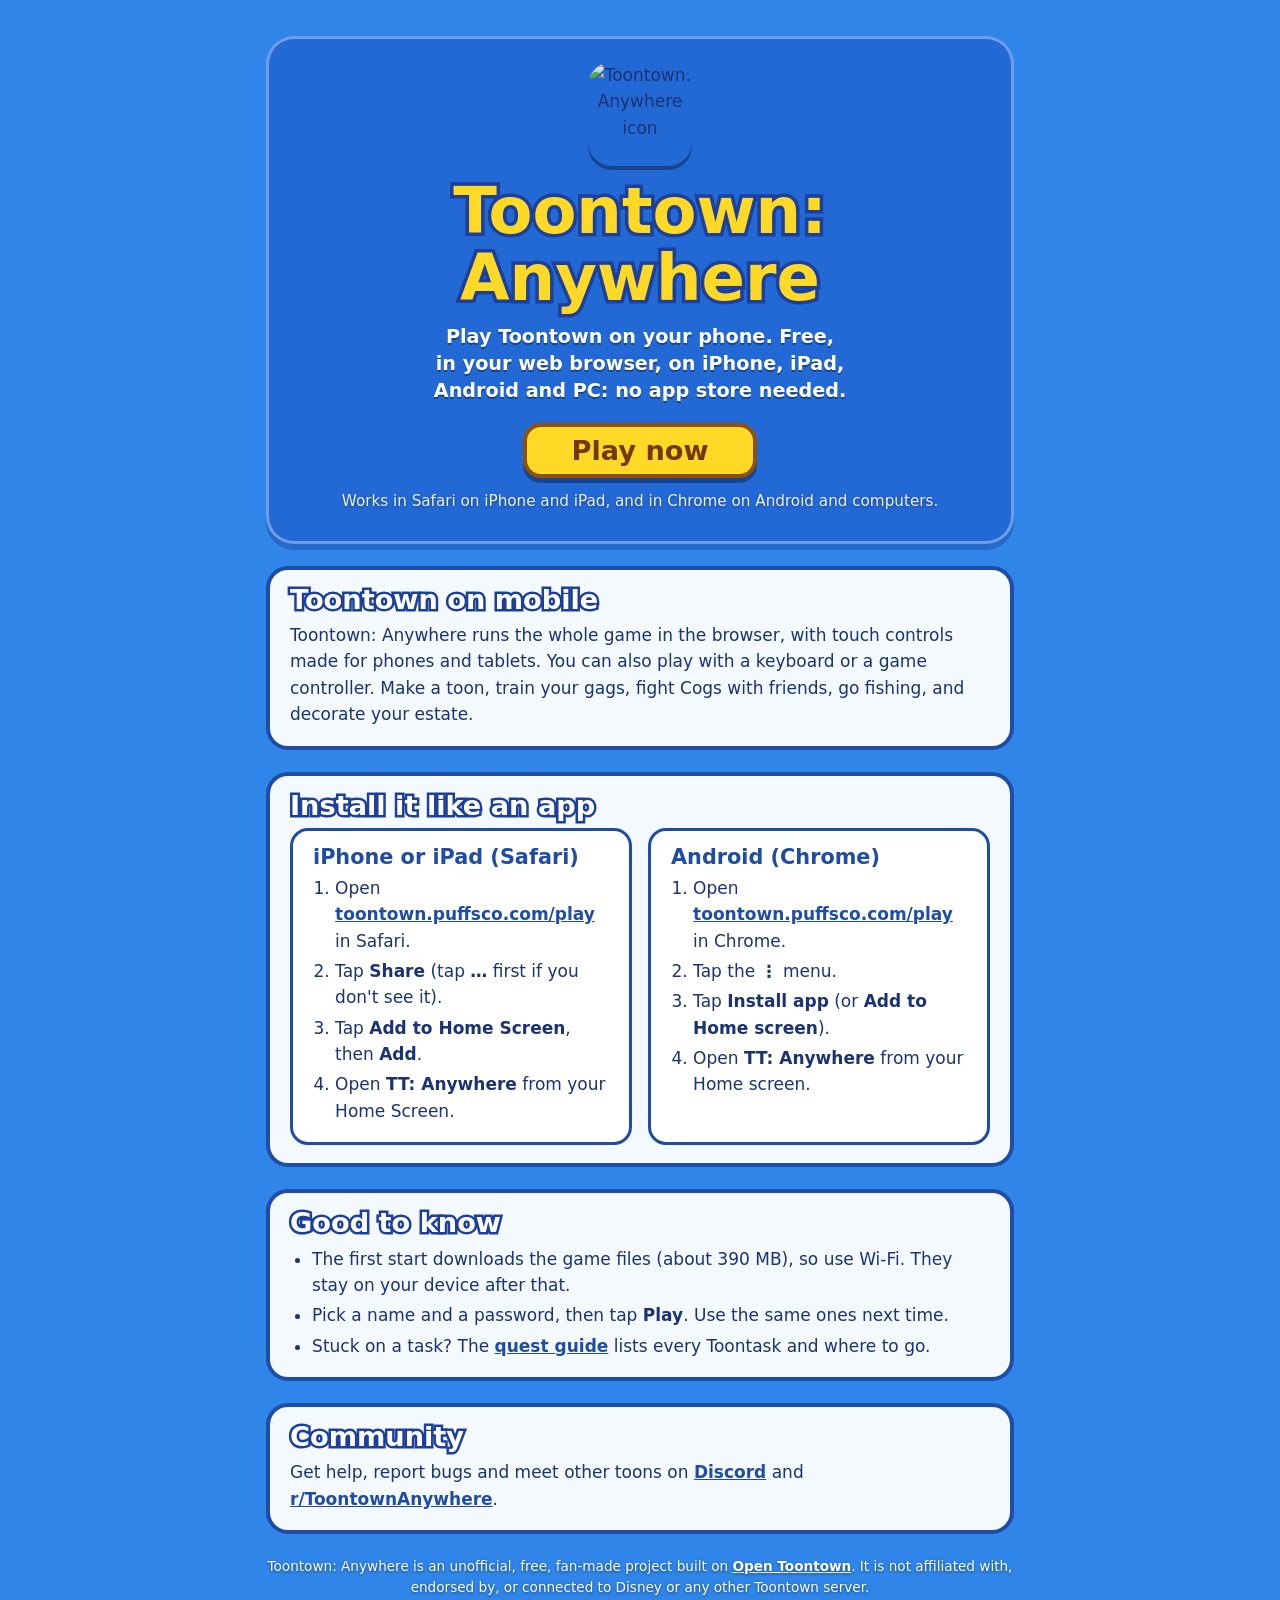
==== web/site/index.html @ da857d6f "Home page for the bare domain (it was a 404), a sitemap, and search/share tags on the play page The " ====
<!doctype html>
<html lang="en">
<head>
<meta charset="utf-8">
<meta name="viewport" content="width=device-width, initial-scale=1, viewport-fit=cover">
<title>Toontown: Anywhere | Play Toontown on iPhone, Android and PC in your browser</title>
<meta name="description" content="Toontown: Anywhere is a free, fan-made Toontown server you play in your web browser on iPhone, iPad, Android and PC. No download from an app store: open the page, add it to your Home Screen and play.">
<link rel="canonical" href="https://toontown.puffsco.com/">
<meta name="theme-color" content="#1c4cc4">
<link rel="icon" type="image/png" href="/play/favicon.png">
<link rel="apple-touch-icon" href="/play/icon-180.png">
<meta property="og:type" content="website">
<meta property="og:site_name" content="Toontown: Anywhere">
<meta property="og:title" content="Toontown: Anywhere: play Toontown on your phone">
<meta property="og:description" content="Free, fan-made Toontown in your browser on iPhone, iPad, Android and PC. Add it to your Home Screen and play.">
<meta property="og:url" content="https://toontown.puffsco.com/">
<meta property="og:image" content="https://toontown.puffsco.com/play/icon-512.png">
<meta name="twitter:card" content="summary">
<script type="application/ld+json">
{"@context": "https://schema.org", "@type": "VideoGame", "name": "Toontown: Anywhere", "alternateName": ["TT: Anywhere", "Toontown mobile"],
 "url": "https://toontown.puffsco.com/", "description": "A free, fan-made Toontown server played in the web browser on iPhone, iPad, Android and PC.",
 "gamePlatform": ["iOS", "Android", "Web browser", "Windows", "macOS"], "applicationCategory": "Game", "genre": ["MMO", "Family"],
 "playMode": "MultiPlayer", "isAccessibleForFree": true, "image": "https://toontown.puffsco.com/play/icon-512.png",
 "offers": {"@type": "Offer", "price": "0", "priceCurrency": "USD"},
 "sameAs": ["https://discord.gg/NxdkuR2aCp", "https://www.reddit.com/r/ToontownAnywhere/", "https://github.com/lPuffyy/toontown-anywhere"]}
</script>
<style>
/* the game page's own look (web/ttr-ui.css): the Toon Display headline font, the cloud-sky picture, yellow buttons and blue-edged cards */
@font-face { font-family: "Toon Display"; src: url("/_ui/ToonDisplay.ttf") format("truetype"); font-weight: 100 900; font-display: swap; }
:root { --mf: "Toon Display", "Marker Felt", "MarkerFelt-Wide", "Chalkboard SE", "Comic Sans MS", "Segoe Print", system-ui, sans-serif;
        --edge: #1f4da6; --stroke: #1c3f9c; --ink: #1a3373; --sun: #ffd926; --btn-edge: #8c520d; --btn-ink: #733805; color-scheme: light }
* { box-sizing: border-box }
html { background: #2f86e8 }
body { margin: 0; min-height: 100vh; color: var(--ink); font: 17px/1.55 system-ui, -apple-system, "Segoe UI", Roboto, sans-serif;
       background: #2f86e8 url(/_ui/background.jpg) center top / cover no-repeat fixed }
a { color: var(--edge); font-weight: 700 }
.wrap { max-width: 780px; margin: 0 auto; display: grid; gap: 22px;
        padding: max(36px, env(safe-area-inset-top)) max(16px, env(safe-area-inset-right)) max(32px, env(safe-area-inset-bottom)) max(16px, env(safe-area-inset-left)) }
.hero { text-align: center; display: grid; justify-items: center; gap: 12px; padding: 26px 18px 30px; border-radius: 28px;
        background: rgba(20, 70, 190, .45); box-shadow: 0 6px 0 rgba(10, 40, 120, .3), inset 0 0 0 3px rgba(255,255,255,.35) }
.hero img { width: 104px; height: 104px; border-radius: 24px; box-shadow: 0 4px 0 rgba(0,0,0,.35) }
.toon { font-family: var(--mf); font-weight: 700; paint-order: stroke fill; margin: 0; line-height: 1.05 }
h1.toon { font-size: clamp(2.4rem, 9vw, 4rem); color: var(--sun); -webkit-text-stroke: 7px var(--stroke); text-wrap: balance }
.lede { margin: 0; max-width: 32em; color: #fff; font: 700 1.2rem/1.4 var(--mf); text-shadow: 0 2px 0 rgba(0,0,0,.35); text-wrap: balance }
.play { display: inline-block; margin-top: 6px; background: var(--sun); color: var(--btn-ink); border: 4px solid var(--btn-edge); border-radius: 18px;
        font: 700 1.7rem var(--mf); text-decoration: none; padding: 8px 44px; box-shadow: 0 5px 0 rgba(0,0,0,.35) }
.play:active { transform: translateY(3px); box-shadow: 0 2px 0 rgba(0,0,0,.35) }
.sub { margin: 0; color: rgba(255,255,255,.92); font-size: .95rem; text-shadow: 0 1px 3px rgba(20,51,115,.7) }
.card { background: rgba(255,255,255,.95); border: 4px solid var(--edge); border-radius: 22px; padding: 16px 20px 18px; min-width: 0 }
h2.toon { font-size: 1.7rem; color: #fff; -webkit-text-stroke: 5px var(--stroke); margin-bottom: 8px }
h3.toon { font-size: 1.3rem; color: var(--edge); margin-bottom: 6px }
.cards { display: grid; gap: 16px; grid-template-columns: repeat(auto-fit, minmax(240px, 1fr)) }
.cards .card { border-width: 3px; border-radius: 18px; background: #fff }
p { margin: 0 }
ol, ul { margin: 0; padding-left: 1.3em }
li + li { margin-top: 4px }
footer { text-align: center; color: #fff; font-size: .85rem; text-shadow: 0 1px 3px rgba(20,51,115,.8) }
footer a { color: #fff }
</style>
</head>
<body>
<div class="wrap">
<header class="hero">
  <img src="/play/icon-512.png" alt="Toontown: Anywhere icon" width="104" height="104">
  <h1 class="toon">Toontown: Anywhere</h1>
  <p class="lede">Play Toontown on your phone. Free, in your web browser, on iPhone, iPad, Android and PC: no app store needed.</p>
  <a class="play" href="/play/">Play now</a>
  <p class="sub">Works in Safari on iPhone and iPad, and in Chrome on Android and computers.</p>
</header>

<main class="wrap" style="padding:0">
  <section class="card">
    <h2 class="toon">Toontown on mobile</h2>
    <p>Toontown: Anywhere runs the whole game in the browser, with touch controls made for phones and tablets. You can also play with a keyboard or a game controller.
      Make a toon, train your gags, fight Cogs with friends, go fishing, and decorate your estate.</p>
  </section>

  <section class="card">
    <h2 class="toon">Install it like an app</h2>
    <div class="cards">
      <div class="card">
        <h3 class="toon">iPhone or iPad (Safari)</h3>
        <ol>
          <li>Open <a href="/play/">toontown.puffsco.com/play</a> in Safari.</li>
          <li>Tap <b>Share</b> (tap <b>…</b> first if you don't see it).</li>
          <li>Tap <b>Add to Home Screen</b>, then <b>Add</b>.</li>
          <li>Open <b>TT: Anywhere</b> from your Home Screen.</li>
        </ol>
      </div>
      <div class="card">
        <h3 class="toon">Android (Chrome)</h3>
        <ol>
          <li>Open <a href="/play/">toontown.puffsco.com/play</a> in Chrome.</li>
          <li>Tap the <b>⋮</b> menu.</li>
          <li>Tap <b>Install app</b> (or <b>Add to Home screen</b>).</li>
          <li>Open <b>TT: Anywhere</b> from your Home screen.</li>
        </ol>
      </div>
    </div>
  </section>

  <section class="card">
    <h2 class="toon">Good to know</h2>
    <ul>
      <li>The first start downloads the game files (about 390 MB), so use Wi-Fi. They stay on your device after that.</li>
      <li>Pick a name and a password, then tap <b>Play</b>. Use the same ones next time.</li>
      <li>Stuck on a task? The <a href="/guide/">quest guide</a> lists every Toontask and where to go.</li>
    </ul>
  </section>

  <section class="card">
    <h2 class="toon">Community</h2>
    <p>Get help, report bugs and meet other toons on <a href="https://discord.gg/NxdkuR2aCp" rel="noopener">Discord</a>
      and <a href="https://www.reddit.com/r/ToontownAnywhere/" rel="noopener">r/ToontownAnywhere</a>.</p>
  </section>
</main>

<footer>
  <p>Toontown: Anywhere is an unofficial, free, fan-made project built on <a href="https://github.com/open-toontown/open-toontown" rel="noopener">Open Toontown</a>.
    It is not affiliated with, endorsed by, or connected to Disney or any other Toontown server.</p>
</footer>
</div>
</body>
</html>
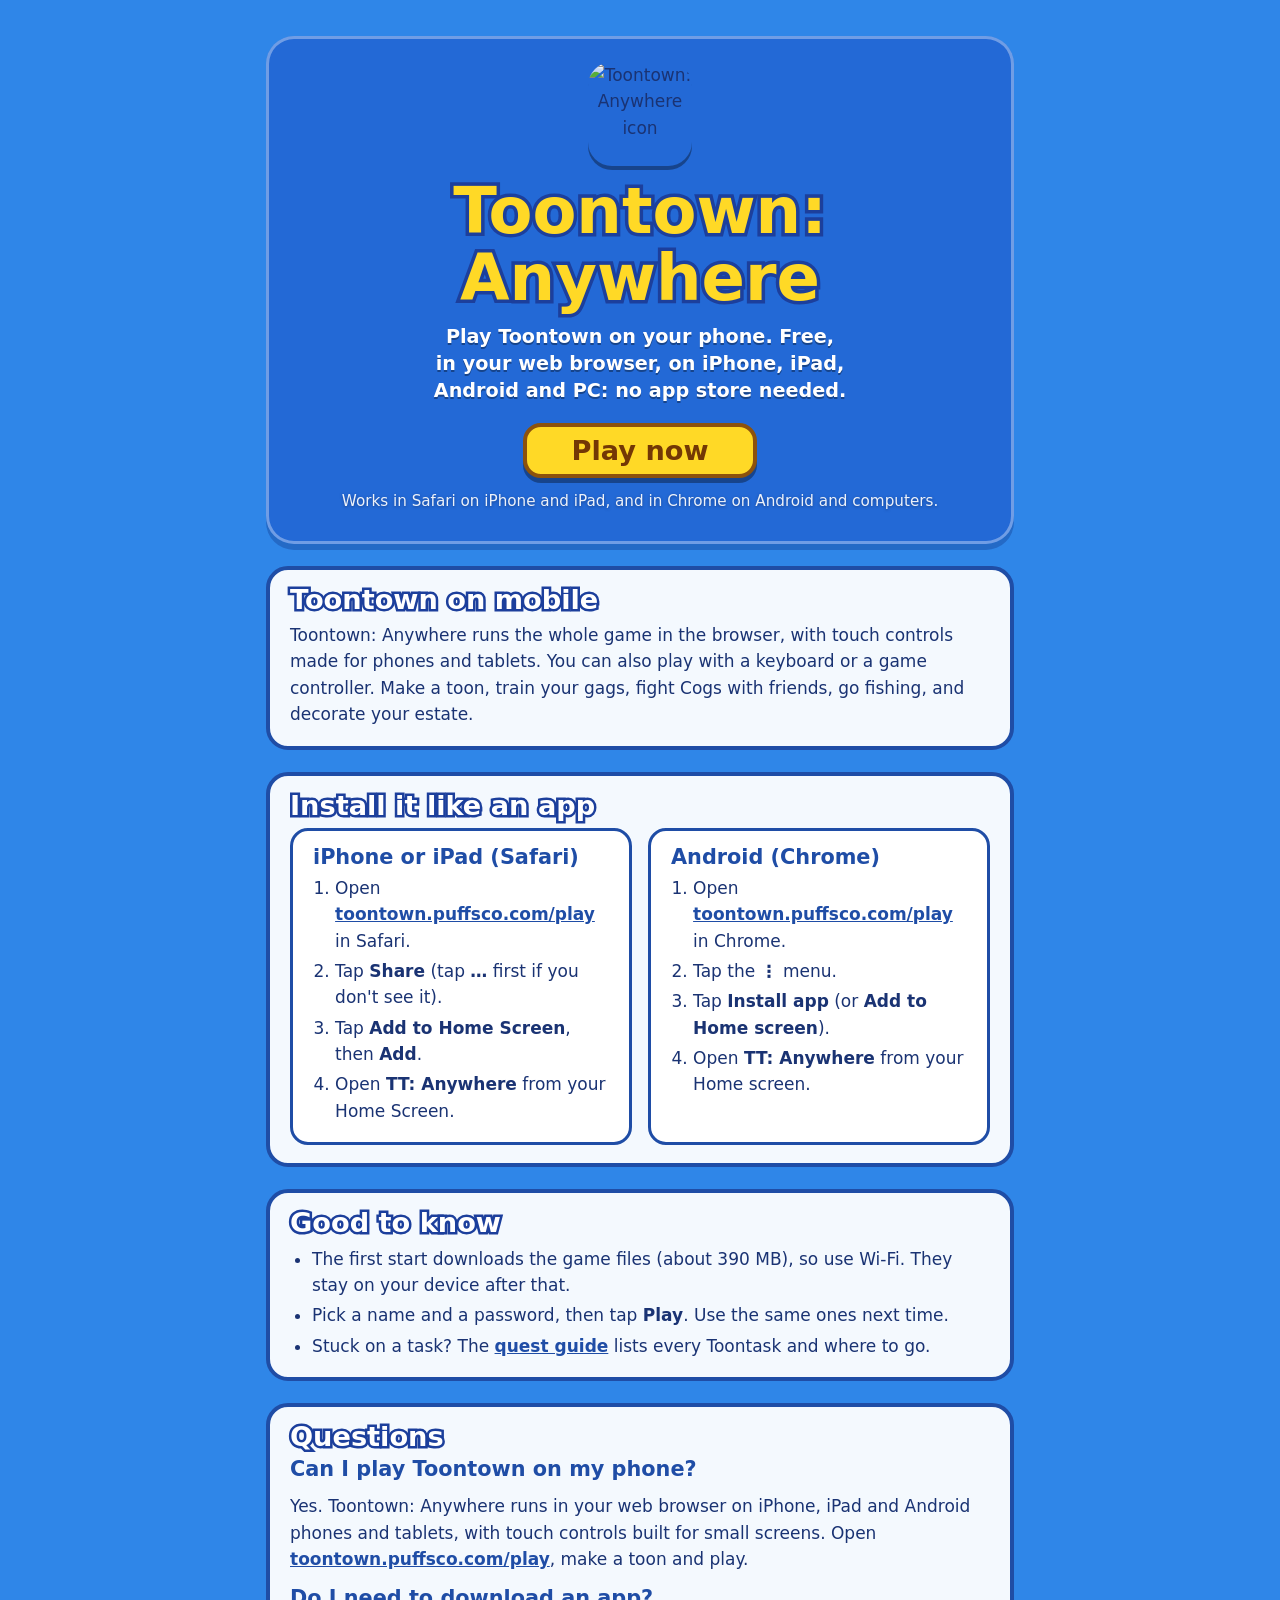
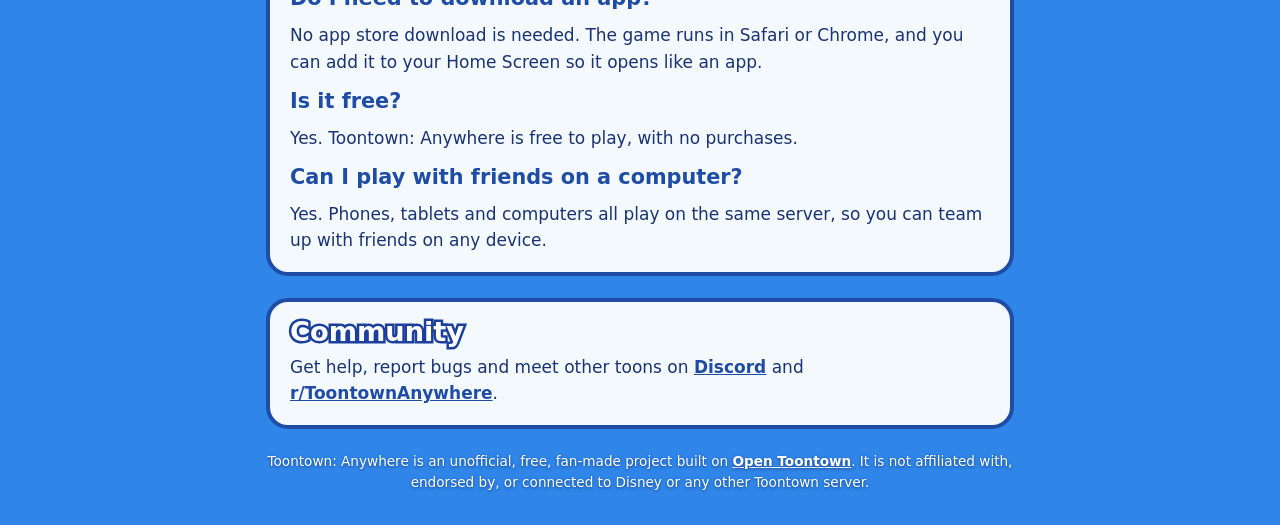
==== commit 9ac7077f: "Home page answers 'Can I play Toontown on my phone?' (with FAQ data for search); README leads with w" ====
--- a/web/site/index.html
+++ b/web/site/index.html
@@ -23,6 +23,13 @@
  "playMode": "MultiPlayer", "isAccessibleForFree": true, "image": "https://toontown.puffsco.com/play/icon-512.png",
  "offers": {"@type": "Offer", "price": "0", "priceCurrency": "USD"},
  "sameAs": ["https://discord.gg/NxdkuR2aCp", "https://www.reddit.com/r/ToontownAnywhere/", "https://github.com/lPuffyy/toontown-anywhere"]}
+</script>
+<script type="application/ld+json">
+{"@context": "https://schema.org", "@type": "FAQPage", "mainEntity": [
+ {"@type": "Question", "name": "Can I play Toontown on my phone?", "acceptedAnswer": {"@type": "Answer", "text": "Yes. Toontown: Anywhere runs in your web browser on iPhone, iPad and Android phones and tablets, with touch controls built for small screens. Open toontown.puffsco.com/play, make a toon and play."}},
+ {"@type": "Question", "name": "Do I need to download an app?", "acceptedAnswer": {"@type": "Answer", "text": "No app store download is needed. The game runs in Safari or Chrome, and you can add it to your Home Screen so it opens like an app."}},
+ {"@type": "Question", "name": "Is it free?", "acceptedAnswer": {"@type": "Answer", "text": "Yes. Toontown: Anywhere is free to play, with no purchases."}},
+ {"@type": "Question", "name": "Can I play with friends on a computer?", "acceptedAnswer": {"@type": "Answer", "text": "Yes. Phones, tablets and computers all play on the same server, so you can team up with friends on any device."}}]}
 </script>
 <style>
 /* the game page's own look (web/ttr-ui.css): the Toon Display headline font, the cloud-sky picture, yellow buttons and blue-edged cards */
@@ -54,6 +61,8 @@
 p { margin: 0 }
 ol, ul { margin: 0; padding-left: 1.3em }
 li + li { margin-top: 4px }
+.faq { display: grid; gap: 6px }
+.faq p + h3 { margin-top: 10px }
 footer { text-align: center; color: #fff; font-size: .85rem; text-shadow: 0 1px 3px rgba(20,51,115,.8) }
 footer a { color: #fff }
 </style>
@@ -108,6 +117,21 @@
     </ul>
   </section>
 
+  <section class="card" id="faq">
+    <h2 class="toon">Questions</h2>
+    <div class="faq">
+      <h3 class="toon">Can I play Toontown on my phone?</h3>
+      <p>Yes. Toontown: Anywhere runs in your web browser on iPhone, iPad and Android phones and tablets, with touch controls built for small screens.
+        Open <a href="/play/">toontown.puffsco.com/play</a>, make a toon and play.</p>
+      <h3 class="toon">Do I need to download an app?</h3>
+      <p>No app store download is needed. The game runs in Safari or Chrome, and you can add it to your Home Screen so it opens like an app.</p>
+      <h3 class="toon">Is it free?</h3>
+      <p>Yes. Toontown: Anywhere is free to play, with no purchases.</p>
+      <h3 class="toon">Can I play with friends on a computer?</h3>
+      <p>Yes. Phones, tablets and computers all play on the same server, so you can team up with friends on any device.</p>
+    </div>
+  </section>
+
   <section class="card">
     <h2 class="toon">Community</h2>
     <p>Get help, report bugs and meet other toons on <a href="https://discord.gg/NxdkuR2aCp" rel="noopener">Discord</a>
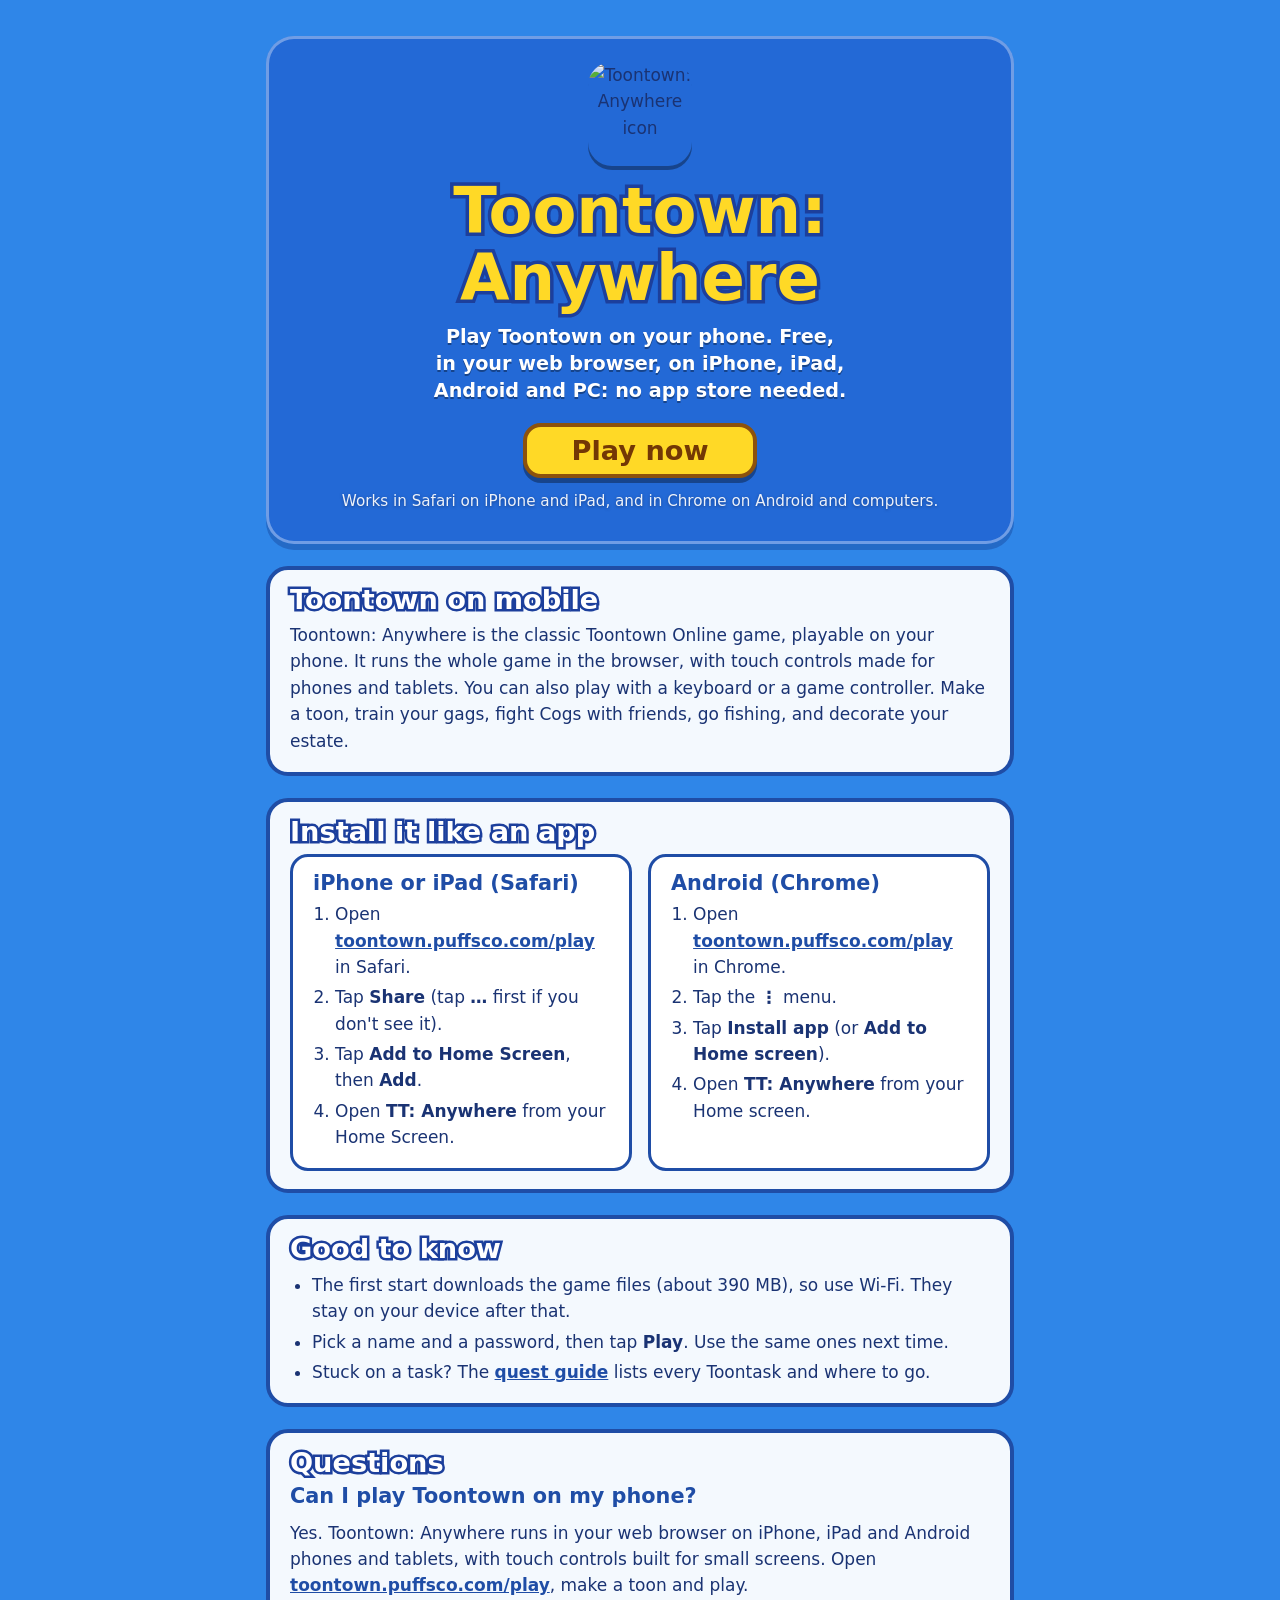
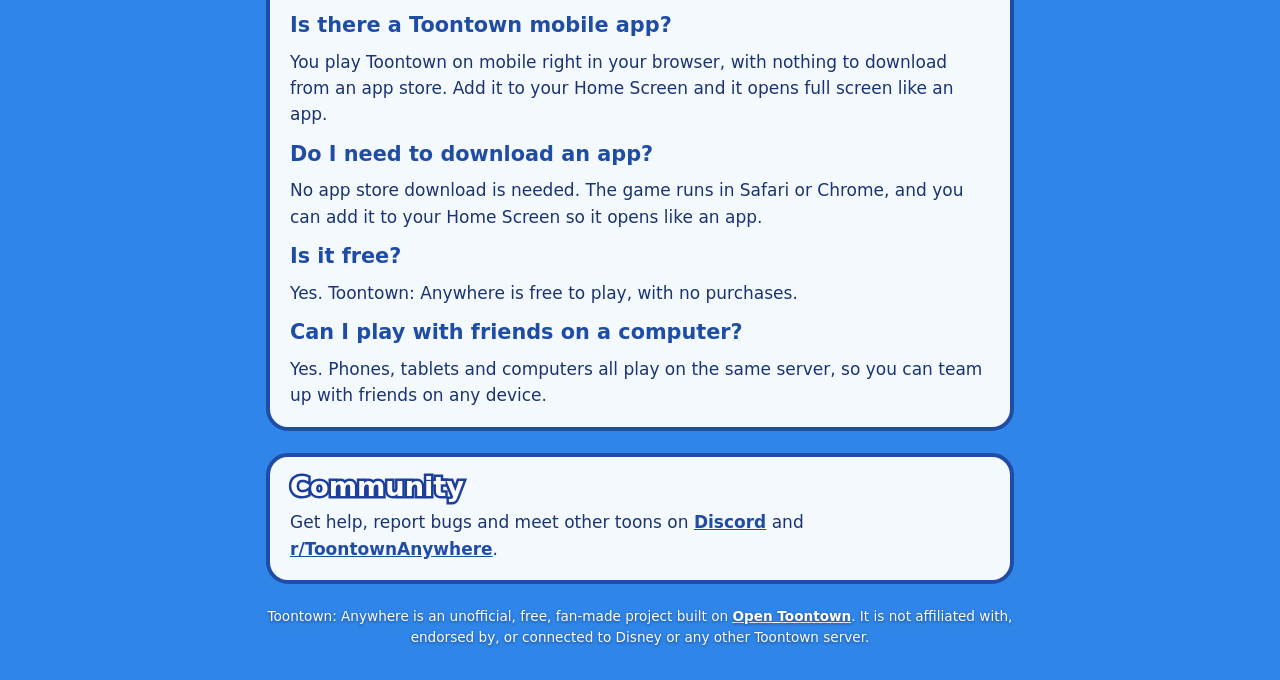
==== commit 00ccdcba: "Home page: 'Play Toontown on mobile' title and description, 'Is there a Toontown mobile app?' answer" ====
--- a/web/site/index.html
+++ b/web/site/index.html
@@ -3,8 +3,8 @@
 <head>
 <meta charset="utf-8">
 <meta name="viewport" content="width=device-width, initial-scale=1, viewport-fit=cover">
-<title>Toontown: Anywhere | Play Toontown on iPhone, Android and PC in your browser</title>
-<meta name="description" content="Toontown: Anywhere is a free, fan-made Toontown server you play in your web browser on iPhone, iPad, Android and PC. No download from an app store: open the page, add it to your Home Screen and play.">
+<title>Toontown: Anywhere | Play Toontown on mobile: iPhone, Android and PC in your browser</title>
+<meta name="description" content="Play Toontown on mobile with Toontown: Anywhere, a free, fan-made server of the classic Toontown Online game that runs in your web browser on iPhone, iPad, Android and PC. No app store needed: open the page, add it to your Home Screen and play.">
 <link rel="canonical" href="https://toontown.puffsco.com/">
 <meta name="theme-color" content="#1c4cc4">
 <link rel="icon" type="image/png" href="/play/favicon.png">
@@ -27,6 +27,7 @@
 <script type="application/ld+json">
 {"@context": "https://schema.org", "@type": "FAQPage", "mainEntity": [
  {"@type": "Question", "name": "Can I play Toontown on my phone?", "acceptedAnswer": {"@type": "Answer", "text": "Yes. Toontown: Anywhere runs in your web browser on iPhone, iPad and Android phones and tablets, with touch controls built for small screens. Open toontown.puffsco.com/play, make a toon and play."}},
+ {"@type": "Question", "name": "Is there a Toontown mobile app?", "acceptedAnswer": {"@type": "Answer", "text": "You play Toontown on mobile right in your browser, with nothing to download from an app store. Add it to your Home Screen and it opens full screen like an app."}},
  {"@type": "Question", "name": "Do I need to download an app?", "acceptedAnswer": {"@type": "Answer", "text": "No app store download is needed. The game runs in Safari or Chrome, and you can add it to your Home Screen so it opens like an app."}},
  {"@type": "Question", "name": "Is it free?", "acceptedAnswer": {"@type": "Answer", "text": "Yes. Toontown: Anywhere is free to play, with no purchases."}},
  {"@type": "Question", "name": "Can I play with friends on a computer?", "acceptedAnswer": {"@type": "Answer", "text": "Yes. Phones, tablets and computers all play on the same server, so you can team up with friends on any device."}}]}
@@ -80,7 +81,7 @@
 <main class="wrap" style="padding:0">
   <section class="card">
     <h2 class="toon">Toontown on mobile</h2>
-    <p>Toontown: Anywhere runs the whole game in the browser, with touch controls made for phones and tablets. You can also play with a keyboard or a game controller.
+    <p>Toontown: Anywhere is the classic Toontown Online game, playable on your phone. It runs the whole game in the browser, with touch controls made for phones and tablets. You can also play with a keyboard or a game controller.
       Make a toon, train your gags, fight Cogs with friends, go fishing, and decorate your estate.</p>
   </section>
 
@@ -123,6 +124,8 @@
       <h3 class="toon">Can I play Toontown on my phone?</h3>
       <p>Yes. Toontown: Anywhere runs in your web browser on iPhone, iPad and Android phones and tablets, with touch controls built for small screens.
         Open <a href="/play/">toontown.puffsco.com/play</a>, make a toon and play.</p>
+      <h3 class="toon">Is there a Toontown mobile app?</h3>
+      <p>You play Toontown on mobile right in your browser, with nothing to download from an app store. Add it to your Home Screen and it opens full screen like an app.</p>
       <h3 class="toon">Do I need to download an app?</h3>
       <p>No app store download is needed. The game runs in Safari or Chrome, and you can add it to your Home Screen so it opens like an app.</p>
       <h3 class="toon">Is it free?</h3>
